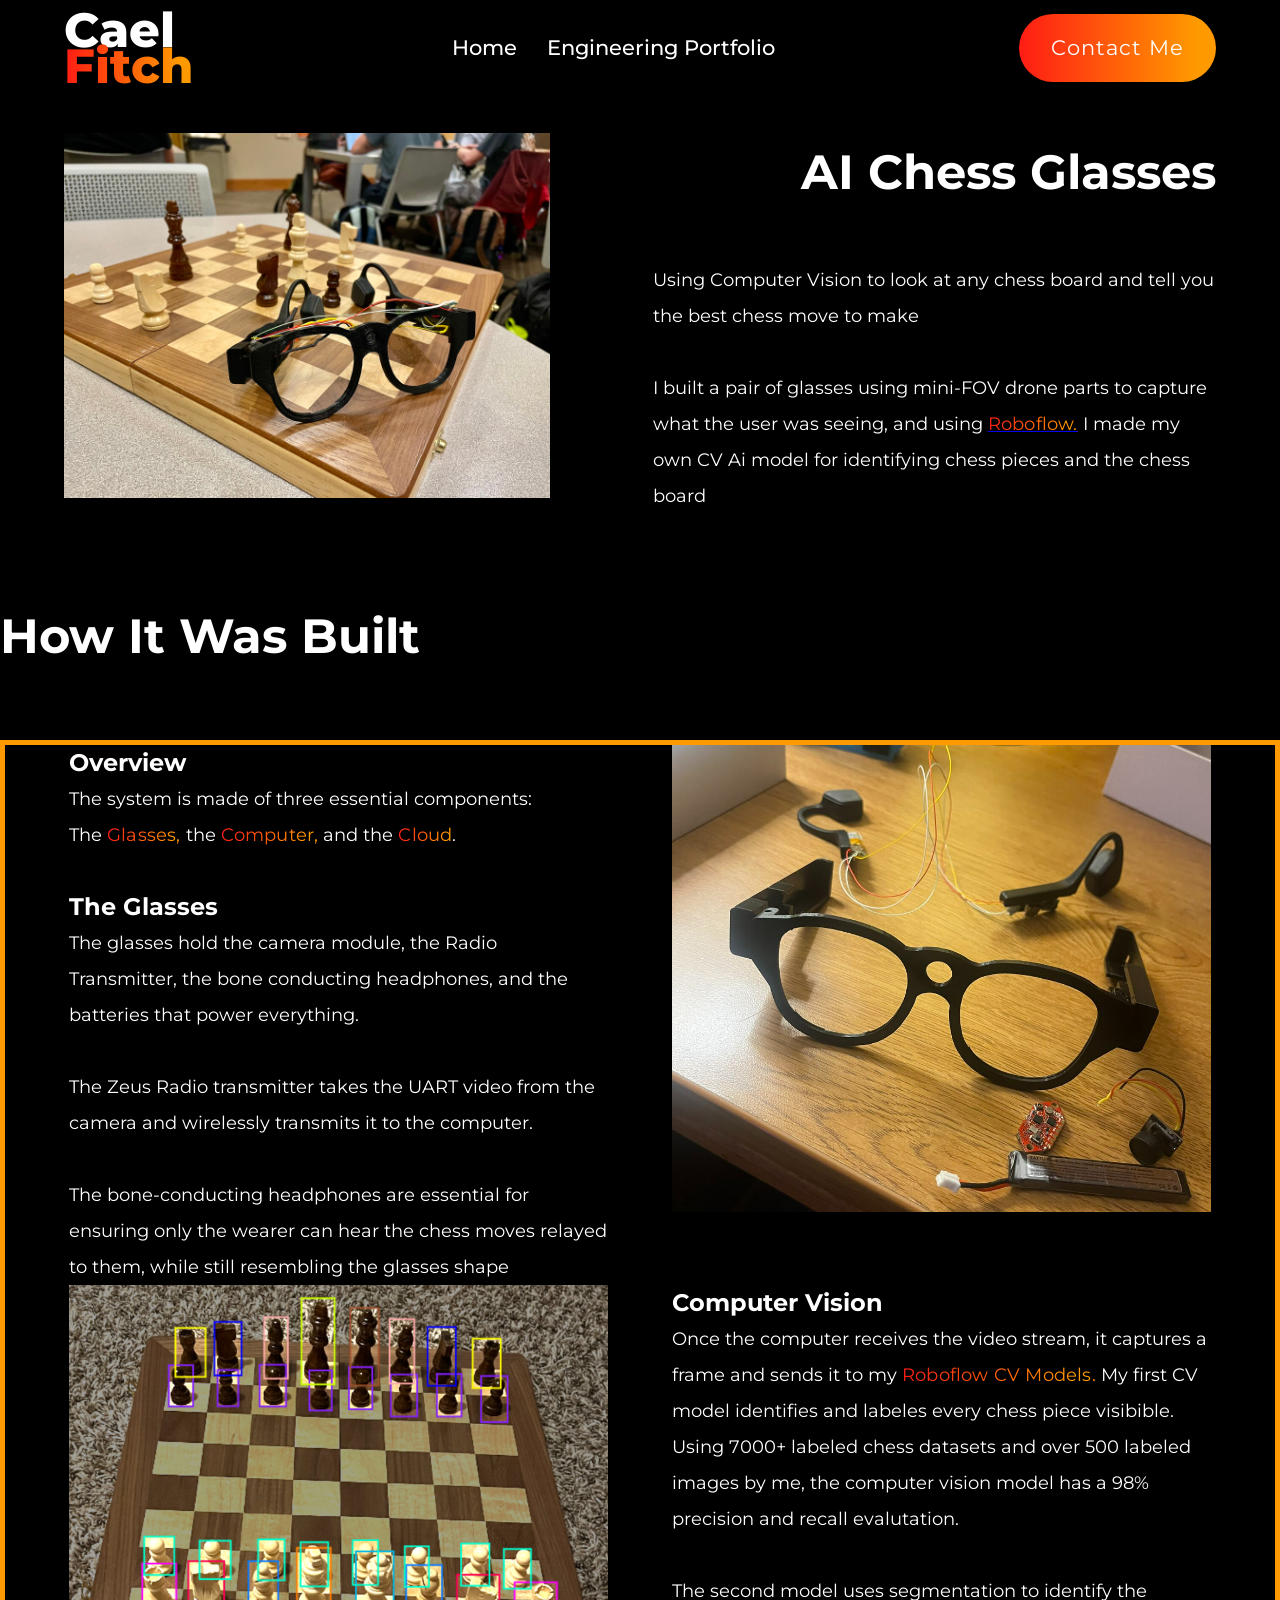
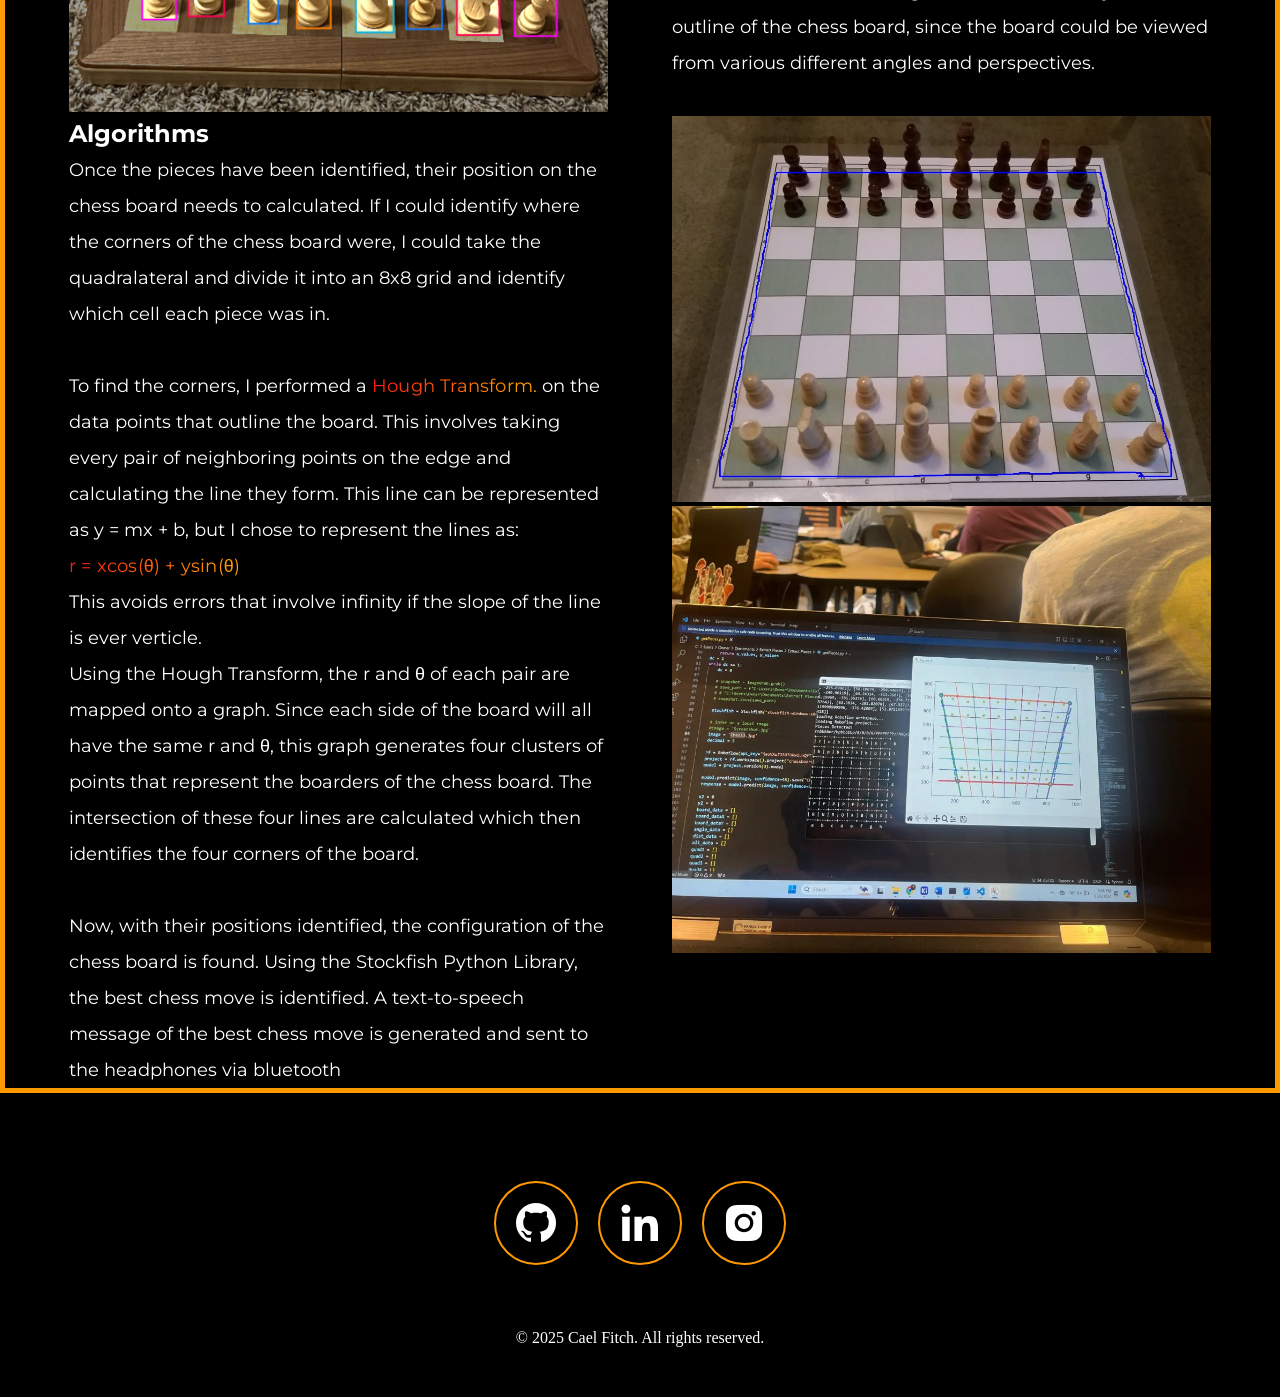
==== AiChessGlasses.html @ fb5fec68 "Ai Glasses Page" ====
<!DOCTYPE html>
<html lang="en">
    <head>
        <meta charset="UTF-8">
        <meta name="viewport" content="width=device-width, initial-scale=1.0">
        <title>Portfolio</title>
        <link rel="icon" type="image/x-icon" href="favicon.ico">
        <link rel="stylesheet" href="style.css">
        <link rel="stylesheet" href="https://unpkg.com/boxicons@2.1.4/css/boxicons.min.css">
    </head>
    <body>
        <header class="header">
            <a href="index.html" class="logo">
                Cael <span>Fitch</span>
            </a>
            <i class="bx bx-menu" id="menu-icon"></i>

            <nav class="navbar">
                <a href="index.html" >Home</a>
                <a href="projects.html" >Engineering Portfolio</a>
            </nav>
            <a href="index.html#contact" class="gradient-btn" id="contact-btn">Contact Me</a>
        </header>
        <section class="Project-FP">
            <div class="Project-FP-Pics">
                <img src="Glasses.jfif" alt="">
            </div>
            <div class="Project-Headline">
                <h1 class="Heading" >AI Chess Glasses</h1>
                <h3>Using Computer Vision to look at any chess board and tell you the best chess move to make</h3>
                <h3>I built a pair of glasses using mini-FOV drone parts to capture what the user was seeing, and using <a href="https://roboflow.com/universe" target="_blank"><span text-decoration: none;>Roboflow.</span></a> I made my own CV Ai model for identifying chess pieces and the chess board</h3>
            </div>
        </section>
    
        <h1 class="Heading" >How It Was Built</h1>
        <section class="Project-Text-Section">
            <div>
                <h3>Overview</h3>
                <p>The system is made of three essential components: <br>The <span>Glasses,</span> the <span>Computer,</span> and the <span>Cloud</span>. <br> <br></p>
                <h3>The Glasses</h3>
                <p>The glasses hold the camera module, the Radio Transmitter, the bone conducting headphones, and the batteries that power everything. <br> <br>The Zeus Radio transmitter takes the UART video from the camera and wirelessly transmits it to the computer. <br><br>The bone-conducting headphones are essential for ensuring only the wearer can hear the chess moves relayed to them, while still resembling the glasses shape</p>
            </div>
            <div>
                <img src="Glasses_Parts.png" alt="">
            </div>
            <div>
                <img src="AI_Prediction.png" alt="">
            </div>
            <div>
                <h3>Computer Vision</h3>
                <p>Once the computer receives the video stream, it captures a frame and sends it to my <span text-decoration: none;>Roboflow CV Models.</span> My first CV model identifies and labeles every chess piece visibible. Using 7000+ labeled chess datasets and over 500 labeled images by me, the computer vision model has a 98% precision and recall evalutation. <br> <br> The second model uses segmentation to identify the outline of the chess board, since the board could be viewed from various different angles and perspectives.</p>
            </div>
            <div>
                <h3>Algorithms</h3>
                <p>Once the pieces have been identified, their position on the chess board needs to calculated. If I could identify where the corners of the chess board were, I could take the quadralateral and divide it into an 8x8 grid and identify which cell each piece was in. <br><br>To find the corners, I performed a <a href="https://en.wikipedia.org/wiki/Hough_transform" target="_blank"><span text-decoration: none;>Hough Transform.</span></a> on the data points that outline the board. This involves taking every pair of neighboring points on the edge and calculating the line they form. This line can be represented as y = mx + b, but I chose to represent the lines as: <br><span>r = xcos(θ) + ysin(θ) </span><br>This avoids errors that involve infinity if the slope of the line is ever verticle.</p>
                <p>Using the Hough Transform, the r and θ of each pair are mapped onto a graph. Since each side of the board will all have the same r and θ, this graph generates four clusters of points that represent the boarders of the chess board. The intersection of these four lines are calculated which then identifies the four corners of the board. <br><br></p>
                <p>Now, with their positions identified, the configuration of the chess board is found. Using the Stockfish Python Library, the best chess move is identified. A text-to-speech message of the best chess move is generated and sent to the headphones via bluetooth</p>
            </div>
            <div>
                <img src="Chess_Board_Prediction.jpg" alt="">
                <img src="CV_Algorithm.jfif" alt="">
            </div>
        </section>
        <footer class="footer">
            <div class="social-icons">
                <a href="https://github.com/scifall1" target="_blank">
                    <i class="bx bxl-github"></i>
                </a>
                <a href="https://www.linkedin.com/in/cael-fitch/" target="_blank">
                    <i class='bx  bxl-linkedin'  ></i> 
                </a>
                <a href="https://www.instagram.com/cael_fitch/" target="_blank">
                    <i class="bx bxl-instagram-alt"></i>
                </a>
            </div>
            <p class="copyright">© 2025 Cael Fitch. All rights reserved.</p>
        </footer>
    </body>
</html>
---- style.css ----
@import url('https://fonts.googleapis.com/css2?family=Montserrat:ital,wght@0,100..900;1,100..900&display=swap');

:root{
    --ff: "Montserrat", sans-serif;
    --colorbackground: hsl(0, 0%, 0%);
    --colortext: hsl(0, 0%, 100%);
    --coloraccent2: hsl(36, 100%, 50%);
    --coloraccent3: hsl(2, 100%, 54%);
    --h1: bold 64px/72px var(--ff);
    --h2: bold 48px/64px var(--ff);
    --h3: bold 24px/36px var(--ff);
    --p: 18px/36px var(--ff);
}
html {
  scroll-padding-top: 8rem;
}
body{
    max-width: 1280px;
    margin: 100px auto;
    margin-bottom: 0px;
    background-color: var(--colorbackground);
    color: var(--colortext);
    display: flex;
    gap: 40px;
    align-items: center;
    flex-wrap: wrap;
    box-sizing: border-box;
}
.header{
    position: fixed;
    width: 100%;
    top: 0;
    left: 0;
    padding: 0.75rem 5%;
    background: rgba(0, 0, 0, 0.3);
    backdrop-filter: blur(10px);
    display: flex;
    justify-content: space-between;
    align-items: center;
    z-index: 1000;
    font: var(--p);
    box-sizing: border-box;
}
#menu-icon{
    font-size: 3.5rem;
    color: var(--colortext);
    display: none;
    cursor: pointer;
}
.logo{
    max-width: 80px;
    font-size: 3rem;
    color: var(--colortext);
    font-weight: 800;
    cursor: pointer;
    transition: 0.3s ease-in-out;
    text-decoration: none;
    margin-right: 4rem;
}
.logo:hover{
    transform: scale(1.1);
}
span{
    background: linear-gradient(
        270deg,
        var(--coloraccent2) 10%, 
        var(--coloraccent3) 100%
    );
    background-clip: text;
    color: transparent;
    letter-spacing: 0.2px;
}
.navbar a{
    font-size: 1.3rem;
    color: var(--colortext);
    margin: 1vw;
    font-weight: 500;
    transition: 0.3s ease-in-out;
    border-bottom: 3px solid transparent;
    cursor: pointer;
    text-wrap: nowrap;
    text-decoration: none;
}
.navbar a:hover{
    color: var(--coloraccent2);
    border-bottom: 3px solid var(--coloraccent2);
}
.gradient-btn{
    font-size: 1.3rem;
    padding: 1rem 2rem;
    border-radius: 3rem;
        background: linear-gradient(
        270deg,
        var(--coloraccent2) 10%, 
        var(--coloraccent3) 100%
    );
    letter-spacing: 1px;
    cursor: pointer;
    transition: 0.3s ease-in-out;
    color: var(--colortext);
    border: none;
    text-wrap: nowrap;
    text-decoration: none;
}
.gradient-btn:hover{
    transform: scale(1.05);
}
section{
    padding: 0rem 5%;
    width: 100%;
}
.home{
    display: flex;
    align-items: center;
    justify-content: center;
    column-gap: 10vw;
    height: calc(100vh-8rem);
    padding-top: 75px;
}
.home-content{
    display: flex;
    flex-direction: column;
    align-items: flex-end;
    text-align: right;
}
.home-content h1{
    font-size: 4rem;
    font-weight: 700;
    margin-top: 3rem;
    line-height: 1;
    font: var(--h1);
}
.home-content h3{
    margin: 1rem 0;
    font-size: 2rem;
    font: var(--h3)
}
.home-content p{
    font-size: 1.5rem;
    font-weight: 500;
    line-height: 1.8;
}
.home-img img{
    width: 32vw;
    border-radius: 50%;
    box-shadow: 0 0 25px var(--coloraccent2);
    transition: 0.4s ease-in-out;
}
.home-img img:hover{
    box-shadow: 0 0 25px var(--coloraccent2),
                0 0 50px var(--coloraccent2),
                0 0 100px var(--coloraccent2);
}
.social-icons a{
    display: inline-flex;
    justify-content: center;
    align-items: center;
    font-size: 3rem;
    padding: 1rem;
    background: transparent;
    border: 2px solid var(--coloraccent2);
    border-radius: 50%;
    color: var(--colortext);
    margin: 3rem 0.5rem;
    transition: 0.3s ease-in-out;
    text-decoration: none;
}
.social-icons a:hover{
    color: var(--colortext);
    background-color: var(--coloraccent2);
    transform: scale(1.2)translateY(-5px);
    box-shadow: 0 0 25px var(--coloraccent2);
}
::-webkit-scrollbar{
    width:10px;
}
::-webkit-scrollbar-thumb{
    background-color: var(--coloraccent2);
    border-radius: 3px;
}
::-webkit-scrollbar-track{
    background-color: var(--colorbackground);
}
.Ft-Proj{
    background-color: var(--colorbackground);
    font: var(--h3);
    font-size: 1.2rem;
    font-weight: 400;
}
.projects-box{
    display: grid;
    grid-template-columns: repeat(auto-fill, minmax(350px, 1fr));
    justify-content: center;
    justify-items: center;
    width: 100%;
    align-items: start;
    box-sizing: border-box;
    gap: 2rem;
}
.project-card{
    display: flex;
    flex-direction: column;
    justify-content: center;
    align-items: center;
    text-align: left;
    background-color: var(--colorbackground);
    border: 2px solid var(--coloraccent2);
    border-radius: 3rem;
    row-gap: 0rem;
    padding: 1.2rem 1.2rem;
    overflow: hidden;
    cursor: pointer;
    box-shadow: 0 0 5px var(--coloraccent2);
    transition: 0.3s ease-in-out;
    width: 300px;
    line-height: 1rem;
    color: var(--colortext);
    text-decoration: none;
}
.project-card:hover{
    box-shadow: 0 0 25px var(--coloraccent2),
                0 0 50px var(--coloraccent2);
    transform: scale(1.02);
}
.project-card video, 
.project-card img{
    width: 300px;
    border-radius: 2rem;
    object-fit: cover;
    justify-content: center;
    align-items: center;
    border: 2px solid var(--coloraccent2);
}
.project-card h3{
    font-size: 1rem;
    font: var(--h3);
    margin-bottom: 0rem;
}
.project-card p{
    font: var(--p);
    margin: 0rem;
    margin-left:1rem;
}
.contact{
    background-color: var(--colorbackground);
}
.contact h2{
    margin-bottom: 1.5rem;
    color: var(--colortext);
    font: var(--h2)
}

.contact form{
    display: flex;
    align-items: center;
    justify-content: center;
    gap: 3rem;
    margin: 1rem 2rem;
    text-align: center;
}
.contact form .input-box input, 
.contact form textarea{
    width: 100%;
    padding: 1.5rem;
    font-size: 1.5rem;
    color: var(--colortext);
    background-color: var(--colorbackground);
    border-radius: 2rem;
    border: 2px solid var(--coloraccent2);
    margin: 1.5rem 0rem;
    resize: none;
    max-width: 90%;
}
.footer{
    background-color: var(--colorbackground);
    padding-bottom: 50px;
    margin-top: 0px;
    width: 100%;
}
.footer .social-icons{
    text-align: center;
}
.footer .copyright{
    text-align: center;
    margin-bottom: 0px;
    font-size: 16px;
}
.Project-FP{
    display: flex;
    align-items: center;
    justify-content: center;
    column-gap: 8vw;
    height: calc(100vh-8rem);
    margin: 0px;
}
.Project-FP-Pics{
    display: flex;
    flex-direction: column;
    align-items: flex;
    justify-content: start;
    text-align: left;
    padding: 0px;
    max-width: 38vw;
}
.Project-FP-Pics video,
.Project-FP-Pics img{
    width: min(100%, 600px);
    text-align: left;
    justify-content: start;
}
.Project-Headline{
    display: flex;
    flex-direction: column;
    align-items: flex-end;
    text-align: left;
}
.Project-Headline h1{
    font: var(--h2);
}
.Project-Headline h3{
    font: var(--p);
}
.Project-Text-Section{
    display: grid;
    grid-template-columns: repeat(auto-fill, minmax(400px, 1fr));
    align-items: start;
    justify-content: center;
    column-gap: 5vw;
    margin: 0px;
    margin: 0px;
    border: 5px solid var(--coloraccent2);  
}
.Project-Column{
    display: flex;
    flex-direction: column;
    align-items: center;
    text-align: left;
    gap: 0rem;
    justify-content: center;
    margin: 0px;  
}
.Project-Text-Section img,
.Project-Text-Section video{
    margin: 0px;
    max-width: 100%;
}
.Project-Text-Section a{
    text-decoration: none;
}
.Project-Text-Section p
{
    align-items: center;
    justify-content: center;
    column-gap: 10vw;
    display: inline-block;
    margin: 0px;
    max-width: 80vw;
    font: var(--p);
}
.Project-Text-Section h3
{
    align-items: center;
    justify-content: center;
    column-gap: 10vw;
    display: inline-block;
    margin: 0px;
    max-width: 80vw;
    font: var(--h3);
}
.Small-Box{
    display: flex;
    align-items: center;
    justify-content: center;
    column-gap: 1vw;
    width: min(500px, 100%);
}
.Small-Box img{
    max-width: min(250px, 40vw);
}
.Heading{
    font: var(--h2);
}

@media(max-width:1000px){
    #menu-icon{
        display: block;
    }
    .navbar{
        position: absolute;
        top: 100%;
        right: 0;
        padding-left: 0;
        padding-right: 5rem;
        padding-bottom: 1.5rem;
        background-color: rgba(0, 0, 0, 0.8);
        border-bottom-left-radius: 2rem;
        border-left: 2px solid var(--coloraccent2);
        border-bottom: 2px solid var(--coloraccent2);
        display: none;
    }
    .navbar a{
        display: block;
        font-size: 1.4rem;
        margin: 1.3rem 1.5;
        color: var(--colortext)
    }
    .navbar.active{
        display: block;
    }
    .header .gradient-btn{
        display: none;
    }
    .home{
        flex-direction: column-reverse;
        margin: 0rem 0;
        gap: 0rem;
        padding: 20px;
    }
    .home-content{
        align-items: center;
        text-align: center;
        gap: 0rem;
    }
    .home-content h3{
        margin: 0rem
    }
    .home-content h1{
        margin: 0rem
    }
    .home-img img{
        width: 300px;
        margin: 1rem;
    }
    .social-icons a{
        margin: 2rem 1rem;
    }
    .contact form{
        flex-direction: column;
        row-gap: 0rem;
    }
    .contact form .input-box input, 
    .contact form textarea{
        margin: 0.5rem 0rem;
        padding: 1rem;
        font-size: 1rem;
    }
    .Project-FP{
        flex-direction: column-reverse;
        margin: 0rem 0;
        gap: 0rem;
        padding: 20px;
    }
    .Project-FP-Pics{
        display: flex;
        align-items: center;
        text-align: center;
        gap: 0rem;
        max-width: 100%;
    }
    .Project-Text-Section{
        flex-direction: column;
        margin: 0rem 0;
        gap: 0rem;
        justify-content: center;
        align-items: center;
    }
    .Project-Column{
        align-items: center;
        text-align: center;
        gap: 0rem;
        justify-content: center;
    }
}
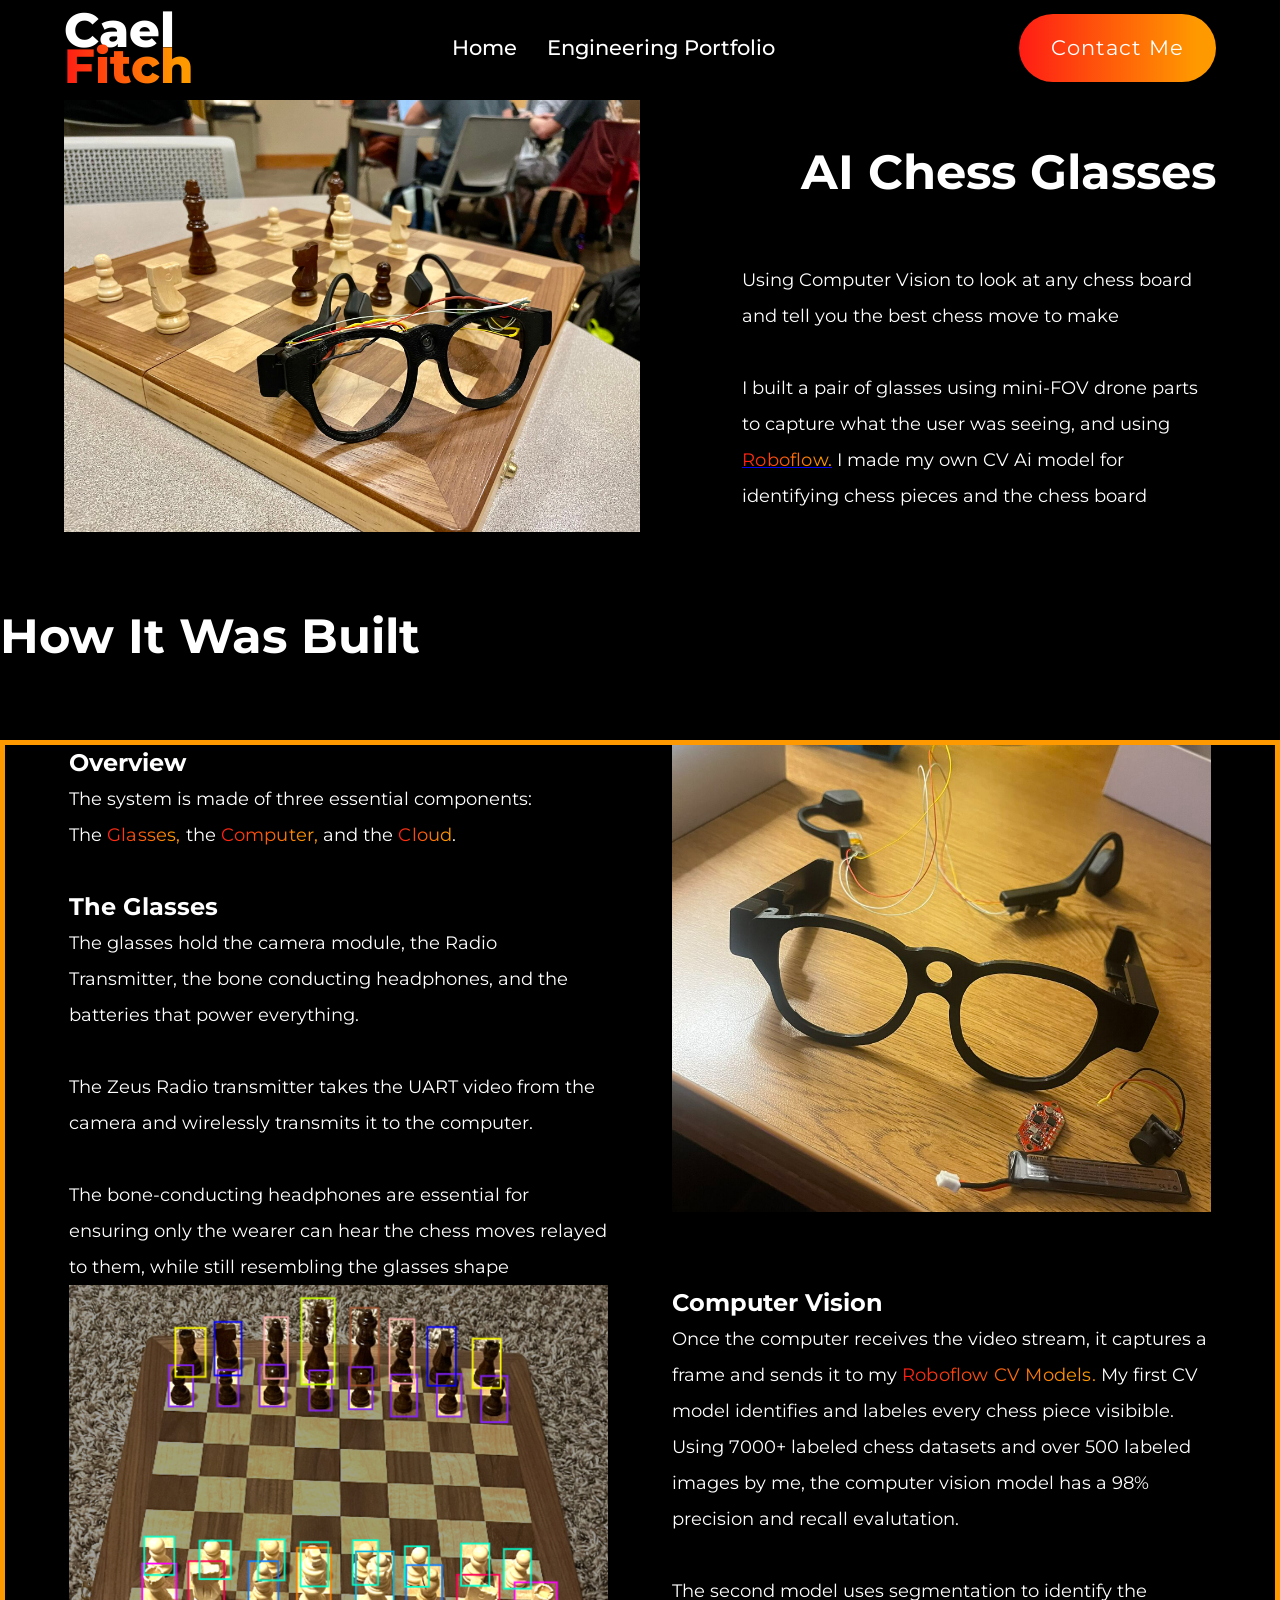
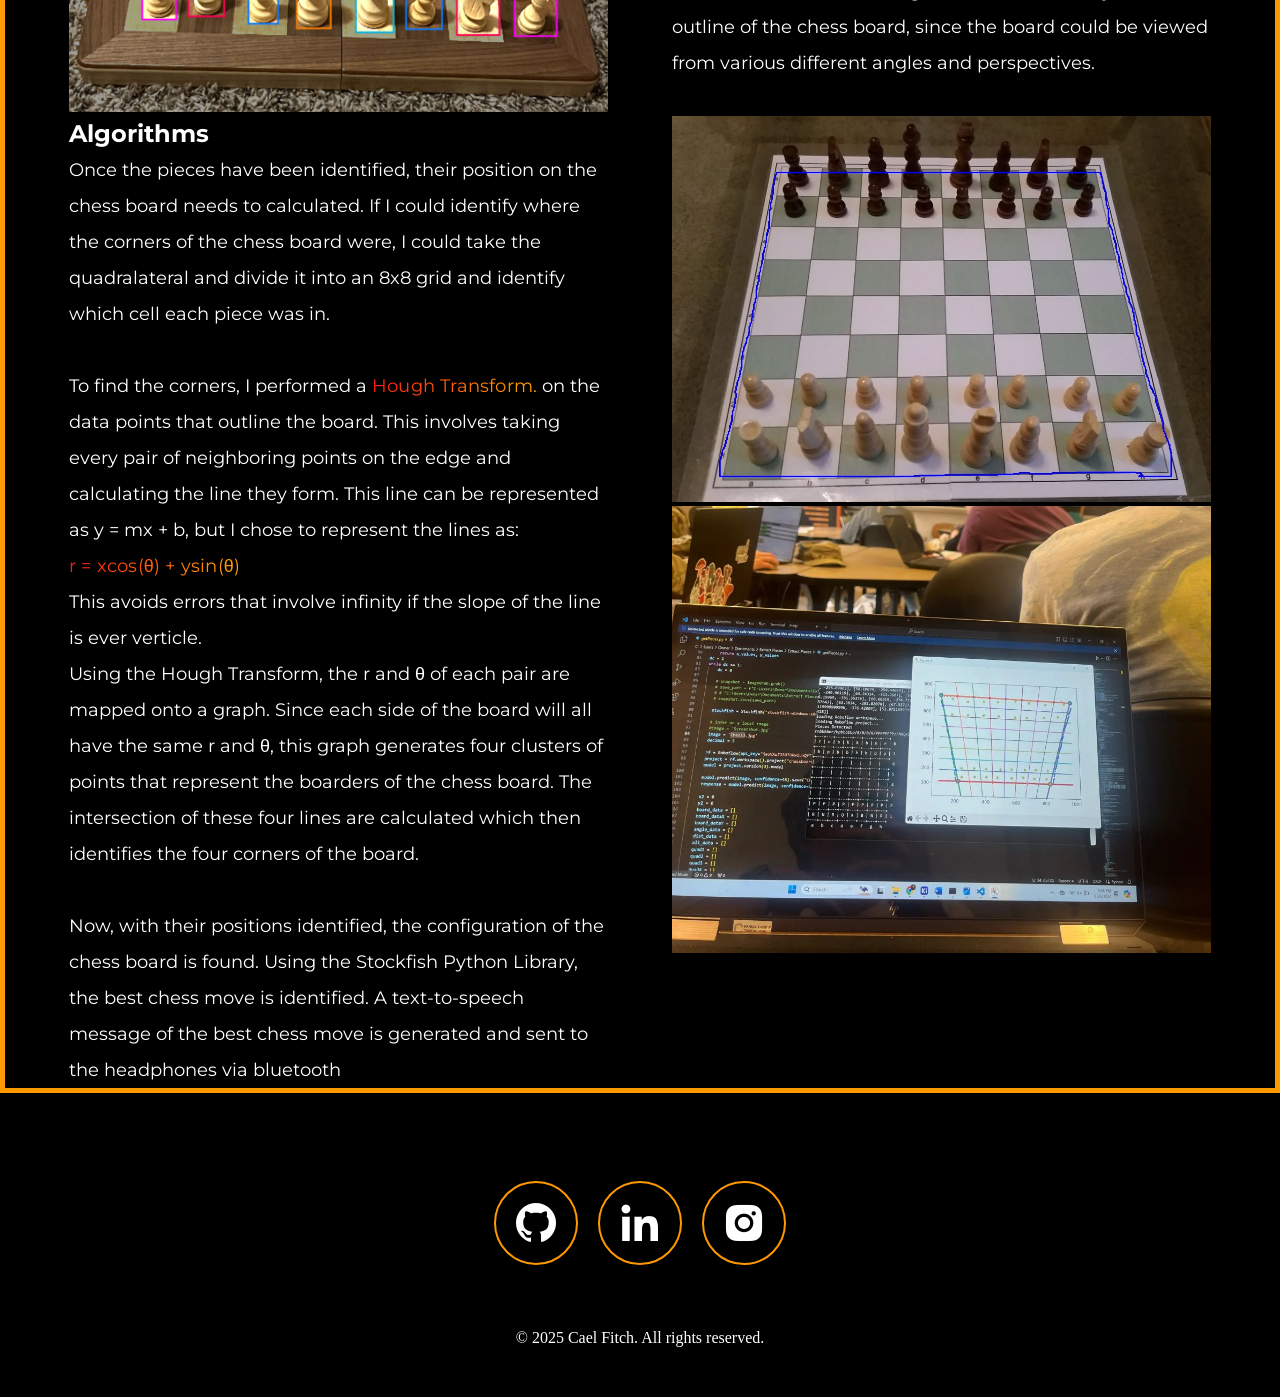
==== commit 74867e1e: "added javascript page nagivagtion function" ====
--- a/AiChessGlasses.html
+++ b/AiChessGlasses.html
@@ -75,5 +75,6 @@
             </div>
             <p class="copyright">© 2025 Cael Fitch. All rights reserved.</p>
         </footer>
+        <script src="script.js"></script>
     </body>
 </html>
--- a/style.css
+++ b/style.css
@@ -300,7 +300,7 @@
     justify-content: start;
     text-align: left;
     padding: 0px;
-    max-width: 38vw;
+    max-width: 382wsvw;
 }
 .Project-FP-Pics video,
 .Project-FP-Pics img{
